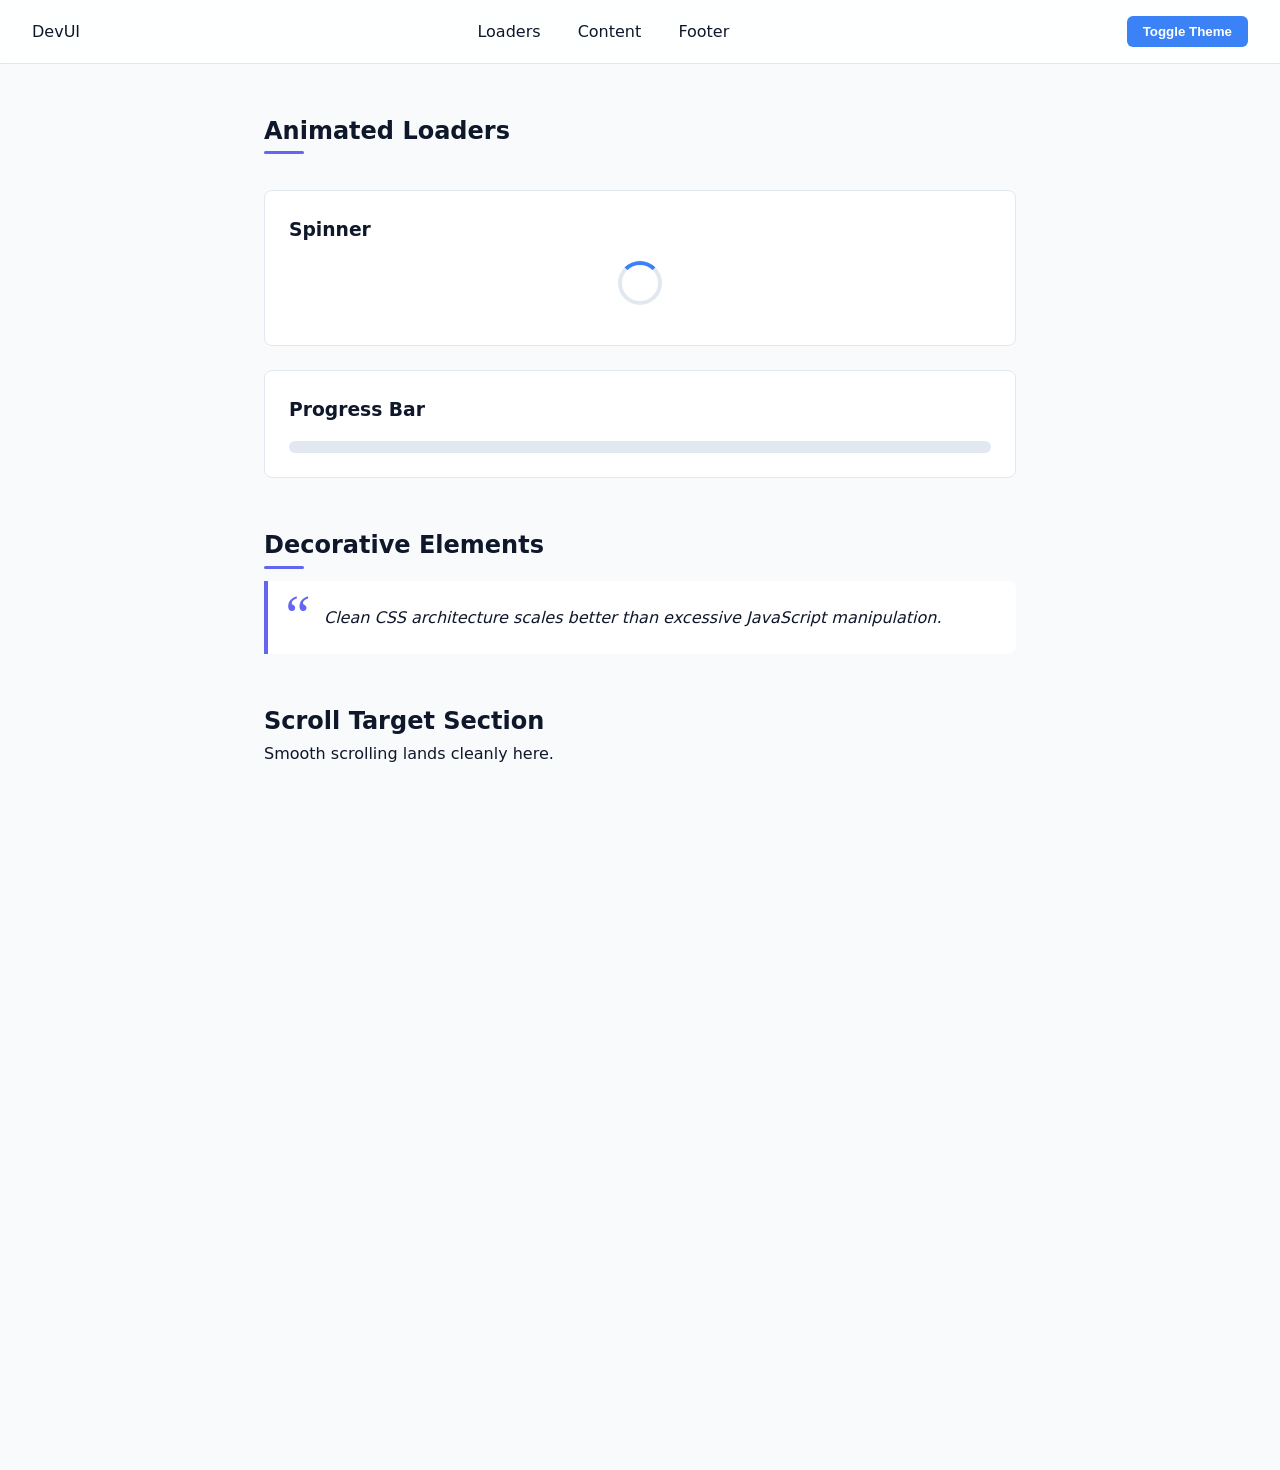
==== index.html @ 849ab5ed "feat: css-advanced week-2-day-1 complete" ====
<!DOCTYPE html>
<html lang="en">
<head>
  <meta charset="UTF-8" />
  <meta name="viewport" content="width=device-width, initial-scale=1.0" />
  <title>Week 2 Day 1 - Advanced CSS</title>
  <link rel="stylesheet" href="advanced_styles.css" />
</head>
<body>

  <!-- Sticky Navigation with Theme Switcher -->
  <header class="sticky-nav">
    <div class="logo">DevUI</div>
    <nav>
      <a href="#spinners">Loaders</a>
      <a href="#content">Content</a>
      <a href="#footer">Footer</a>
    </nav>
    <button id="theme-toggle" class="theme-btn">Toggle Theme</button>
  </header>

  <main>
    <!-- CSS-only Animated Loader & Progress Bar -->
    <section id="spinners" class="section">
      <h2 class="section-title">Animated Loaders</h2>
      
      <div class="card">
        <h3>Spinner</h3>
        <div class="spinner"></div>
      </div>

      <div class="card">
        <h3>Progress Bar</h3>
        <div class="progress-track">
          <div class="progress-bar"></div>
        </div>
      </div>
    </section>

    <!-- Pseudo-elements Section -->
    <section id="content" class="section">
      <h2 class="section-title">Decorative Elements</h2>
      <blockquote class="quote-card">
        Clean CSS architecture scales better than excessive JavaScript manipulation.
      </blockquote>
    </section>

    <section id="footer" class="section spacer">
      <h2>Scroll Target Section</h2>
      <p>Smooth scrolling lands cleanly here.</p>
    </section>
  </main>

  <script>
    const toggleBtn = document.getElementById('theme-toggle');
    toggleBtn.addEventListener('click', () => {
      const current = document.documentElement.getAttribute('data-theme');
      document.documentElement.setAttribute('data-theme', current === 'dark' ? 'light' : 'dark');
    });
  </script>
</body>
</html>
---- advanced_styles.css ----
/* CSS Variables / Theme Switcher */
:root {
  --bg-color: #f8fafc;
  --text-color: #0f172a;
  --card-bg: #ffffff;
  --primary-color: #3b82f6;
  --accent-color: #6366f1;
  --border-color: #e2e8f0;
  --nav-bg: rgba(255, 255, 255, 0.85);
}

[data-theme="dark"] {
  --bg-color: #0f172a;
  --text-color: #f8fafc;
  --card-bg: #1e293b;
  --primary-color: #60a5fa;
  --accent-color: #818cf8;
  --border-color: #334155;
  --nav-bg: rgba(15, 23, 42, 0.85);
}

/* Smooth Scroll */
html {
  scroll-behavior: smooth;
  box-sizing: border-box;
}

*, *::before, *::after {
  box-sizing: inherit;
  margin: 0;
  padding: 0;
}

body {
  background-color: var(--bg-color);
  color: var(--text-color);
  font-family: system-ui, -apple-system, BlinkMacSystemFont, sans-serif;
  line-height: 1.6;
  transition: background-color 0.3s ease, color 0.3s ease;
}

/* Sticky Navigation */
.sticky-nav {
  position: sticky;
  top: 0;
  z-index: 1000;
  display: flex;
  align-items: center;
  justify-content: space-between;
  padding: 1rem 2rem;
  background: var(--nav-bg);
  backdrop-filter: blur(8px);
  border-bottom: 1px solid var(--border-color);
}

.sticky-nav a {
  margin: 0 1rem;
  color: var(--text-color);
  text-decoration: none;
  font-weight: 500;
}

.theme-btn {
  padding: 0.5rem 1rem;
  cursor: pointer;
  background: var(--primary-color);
  color: #fff;
  border: none;
  border-radius: 6px;
  font-weight: 600;
}

/* Sections */
.section {
  max-width: 800px;
  margin: 3rem auto;
  padding: 0 1.5rem;
}

.spacer {
  height: 80vh;
}

.card {
  background: var(--card-bg);
  border: 1px solid var(--border-color);
  border-radius: 8px;
  padding: 1.5rem;
  margin-top: 1.5rem;
}

/* Spinner Animation */
.spinner {
  width: 44px;
  height: 44px;
  border: 4px solid var(--border-color);
  border-top: 4px solid var(--primary-color);
  border-radius: 50%;
  animation: spin 0.9s linear infinite;
  margin: 1rem auto;
}

@keyframes spin {
  from { transform: rotate(0deg); }
  to   { transform: rotate(360deg); }
}

/* Progress Bar Animation */
.progress-track {
  width: 100%;
  height: 12px;
  background-color: var(--border-color);
  border-radius: 999px;
  overflow: hidden;
  margin-top: 1rem;
}

.progress-bar {
  height: 100%;
  width: 0%;
  background: linear-gradient(90deg, var(--primary-color), var(--accent-color));
  animation: fillProgress 3s ease-in-out infinite;
}

@keyframes fillProgress {
  0% { width: 0%; }
  50% { width: 85%; }
  100% { width: 100%; }
}

/* Pseudo-Elements (::after & ::before) */
.section-title {
  position: relative;
  display: inline-block;
  margin-bottom: 1rem;
}

.section-title::after {
  content: "";
  position: absolute;
  left: 0;
  bottom: -4px;
  width: 40px;
  height: 3px;
  background: var(--accent-color);
  border-radius: 2px;
}

.quote-card {
  position: relative;
  background: var(--card-bg);
  border-left: 4px solid var(--accent-color);
  padding: 1.5rem 1.5rem 1.5rem 3.5rem;
  border-radius: 0 8px 8px 0;
  font-style: italic;
}

.quote-card::before {
  content: "“";
  position: absolute;
  top: -10px;
  left: 12px;
  font-size: 3.5rem;
  color: var(--accent-color);
  font-family: Georgia, serif;
}
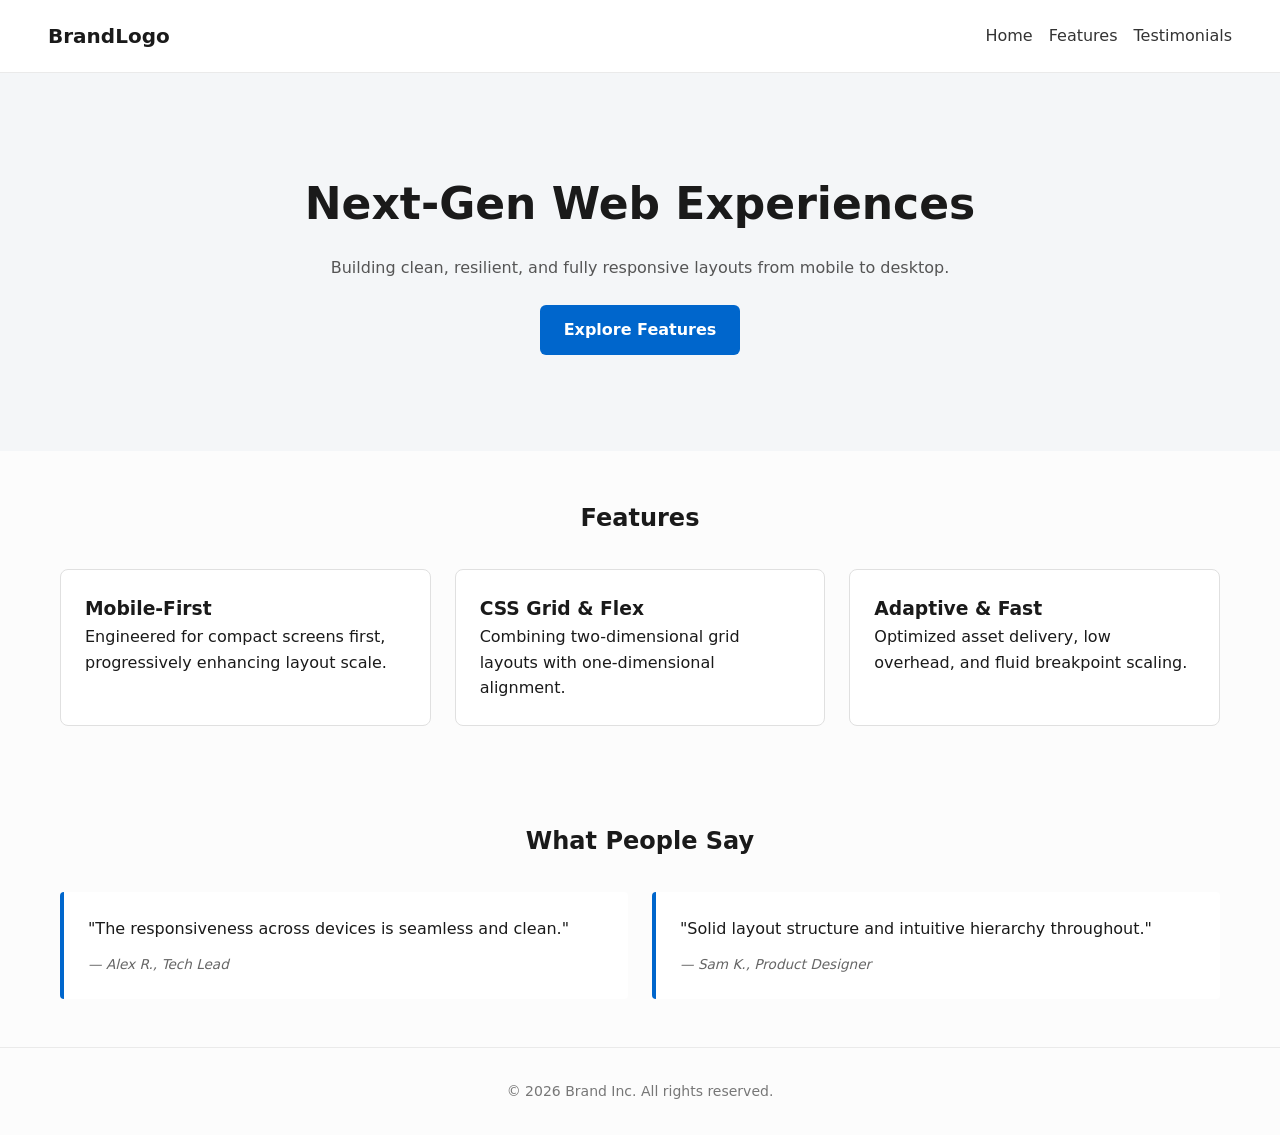
==== commit f251e7df: "feat: responsive-design-advanced week-2-day-2 complete" ====
--- a/index.html
+++ b/index.html
@@ -3,60 +3,70 @@
 <head>
   <meta charset="UTF-8" />
   <meta name="viewport" content="width=device-width, initial-scale=1.0" />
-  <title>Week 2 Day 1 - Advanced CSS</title>
+  <title>Responsive Landing Page</title>
   <link rel="stylesheet" href="advanced_styles.css" />
 </head>
 <body>
 
-  <!-- Sticky Navigation with Theme Switcher -->
-  <header class="sticky-nav">
-    <div class="logo">DevUI</div>
-    <nav>
-      <a href="#spinners">Loaders</a>
-      <a href="#content">Content</a>
-      <a href="#footer">Footer</a>
+  <!-- Navigation (Flexbox) -->
+  <header>
+    <nav class="navbar">
+      <div class="logo">BrandLogo</div>
+      <ul class="nav-links">
+        <li><a href="#hero">Home</a></li>
+        <li><a href="#features">Features</a></li>
+        <li><a href="#testimonials">Testimonials</a></li>
+      </ul>
     </nav>
-    <button id="theme-toggle" class="theme-btn">Toggle Theme</button>
   </header>
 
   <main>
-    <!-- CSS-only Animated Loader & Progress Bar -->
-    <section id="spinners" class="section">
-      <h2 class="section-title">Animated Loaders</h2>
-      
-      <div class="card">
-        <h3>Spinner</h3>
-        <div class="spinner"></div>
-      </div>
+    <!-- 1. Hero Section -->
+    <section id="hero" class="hero">
+      <h1>Next-Gen Web Experiences</h1>
+      <p>Building clean, resilient, and fully responsive layouts from mobile to desktop.</p>
+      <a href="#features" class="btn">Explore Features</a>
+    </section>
 
-      <div class="card">
-        <h3>Progress Bar</h3>
-        <div class="progress-track">
-          <div class="progress-bar"></div>
+    <!-- 2. Features Section (CSS Grid) -->
+    <section id="features" class="features">
+      <h2>Features</h2>
+      <div class="grid-container">
+        <div class="card">
+          <h3>Mobile-First</h3>
+          <p>Engineered for compact screens first, progressively enhancing layout scale.</p>
+        </div>
+        <div class="card">
+          <h3>CSS Grid & Flex</h3>
+          <p>Combining two-dimensional grid layouts with one-dimensional alignment.</p>
+        </div>
+        <div class="card">
+          <h3>Adaptive & Fast</h3>
+          <p>Optimized asset delivery, low overhead, and fluid breakpoint scaling.</p>
         </div>
       </div>
     </section>
 
-    <!-- Pseudo-elements Section -->
-    <section id="content" class="section">
-      <h2 class="section-title">Decorative Elements</h2>
-      <blockquote class="quote-card">
-        Clean CSS architecture scales better than excessive JavaScript manipulation.
-      </blockquote>
-    </section>
-
-    <section id="footer" class="section spacer">
-      <h2>Scroll Target Section</h2>
-      <p>Smooth scrolling lands cleanly here.</p>
+    <!-- 3. Testimonials Section -->
+    <section id="testimonials" class="testimonials">
+      <h2>What People Say</h2>
+      <div class="testimonial-list">
+        <blockquote>
+          <p>"The responsiveness across devices is seamless and clean."</p>
+          <cite>— Alex R., Tech Lead</cite>
+        </blockquote>
+        <blockquote>
+          <p>"Solid layout structure and intuitive hierarchy throughout."</p>
+          <cite>— Sam K., Product Designer</cite>
+        </blockquote>
+      </div>
     </section>
   </main>
 
-  <script>
-    const toggleBtn = document.getElementById('theme-toggle');
-    toggleBtn.addEventListener('click', () => {
-      const current = document.documentElement.getAttribute('data-theme');
-      document.documentElement.setAttribute('data-theme', current === 'dark' ? 'light' : 'dark');
-    });
-  </script>
+  <!-- 4. Footer Section -->
+  <footer class="footer">
+    <p>&copy; 2026 Brand Inc. All rights reserved.</p>
+  </footer>
+
 </body>
 </html>
--- a/advanced_styles.css
+++ b/advanced_styles.css
@@ -1,166 +1,169 @@
-/* CSS Variables / Theme Switcher */
-:root {
-  --bg-color: #f8fafc;
-  --text-color: #0f172a;
-  --card-bg: #ffffff;
-  --primary-color: #3b82f6;
-  --accent-color: #6366f1;
-  --border-color: #e2e8f0;
-  --nav-bg: rgba(255, 255, 255, 0.85);
-}
-
-[data-theme="dark"] {
-  --bg-color: #0f172a;
-  --text-color: #f8fafc;
-  --card-bg: #1e293b;
-  --primary-color: #60a5fa;
-  --accent-color: #818cf8;
-  --border-color: #334155;
-  --nav-bg: rgba(15, 23, 42, 0.85);
-}
-
-/* Smooth Scroll */
-html {
-  scroll-behavior: smooth;
+/* Base Reset */
+* {
+  margin: 0;
+  padding: 0;
   box-sizing: border-box;
 }
 
-*, *::before, *::after {
-  box-sizing: inherit;
-  margin: 0;
-  padding: 0;
+body {
+  font-family: system-ui, -apple-system, BlinkMacSystemFont, "Segoe UI", Roboto, sans-serif;
+  line-height: 1.6;
+  color: #1a1a1a;
+  background-color: #fcfcfc;
 }
 
-body {
-  background-color: var(--bg-color);
-  color: var(--text-color);
-  font-family: system-ui, -apple-system, BlinkMacSystemFont, sans-serif;
-  line-height: 1.6;
-  transition: background-color 0.3s ease, color 0.3s ease;
+/* Mobile-First: Navigation (Flexbox) */
+.navbar {
+  display: flex;
+  justify-content: space-between;
+  align-items: center;
+  padding: 1rem 1.25rem;
+  background: #ffffff;
+  border-bottom: 1px solid #eaeaea;
 }
 
-/* Sticky Navigation */
-.sticky-nav {
-  position: sticky;
-  top: 0;
-  z-index: 1000;
-  display: flex;
-  align-items: center;
-  justify-content: space-between;
-  padding: 1rem 2rem;
-  background: var(--nav-bg);
-  backdrop-filter: blur(8px);
-  border-bottom: 1px solid var(--border-color);
+.logo {
+  font-weight: 700;
+  font-size: 1.25rem;
 }
 
-.sticky-nav a {
-  margin: 0 1rem;
-  color: var(--text-color);
+.nav-links {
+  display: flex;
+  list-style: none;
+  gap: 1rem;
+}
+
+.nav-links a {
   text-decoration: none;
+  color: #333;
   font-weight: 500;
 }
 
-.theme-btn {
-  padding: 0.5rem 1rem;
-  cursor: pointer;
-  background: var(--primary-color);
+/* 1. Hero */
+.hero {
+  padding: 4rem 1.25rem;
+  text-align: center;
+  background: #f4f6f8;
+}
+
+.hero h1 {
+  font-size: 2rem;
+  margin-bottom: 1rem;
+}
+
+.hero p {
+  font-size: 1rem;
+  color: #555;
+  margin-bottom: 1.5rem;
+}
+
+.btn {
+  display: inline-block;
+  padding: 0.75rem 1.5rem;
+  background-color: #0066cc;
   color: #fff;
-  border: none;
   border-radius: 6px;
+  text-decoration: none;
   font-weight: 600;
 }
 
-/* Sections */
-.section {
-  max-width: 800px;
-  margin: 3rem auto;
-  padding: 0 1.5rem;
+/* Common Section Layout */
+.features, .testimonials {
+  padding: 3rem 1.25rem;
+  max-width: 1200px;
+  margin: 0 auto;
 }
 
-.spacer {
-  height: 80vh;
+.features h2, .testimonials h2 {
+  text-align: center;
+  margin-bottom: 2rem;
+}
+
+/* 2. Features (CSS Grid - 1 column default for mobile) */
+.grid-container {
+  display: grid;
+  grid-template-columns: 1fr;
+  gap: 1.5rem;
 }
 
 .card {
-  background: var(--card-bg);
-  border: 1px solid var(--border-color);
+  background: #ffffff;
+  padding: 1.5rem;
   border-radius: 8px;
-  padding: 1.5rem;
-  margin-top: 1.5rem;
+  border: 1px solid #e0e0e0;
 }
 
-/* Spinner Animation */
-.spinner {
-  width: 44px;
-  height: 44px;
-  border: 4px solid var(--border-color);
-  border-top: 4px solid var(--primary-color);
-  border-radius: 50%;
-  animation: spin 0.9s linear infinite;
-  margin: 1rem auto;
+/* 3. Testimonials (Flexbox - column default for mobile) */
+.testimonial-list {
+  display: flex;
+  flex-direction: column;
+  gap: 1.5rem;
 }
 
-@keyframes spin {
-  from { transform: rotate(0deg); }
-  to   { transform: rotate(360deg); }
+blockquote {
+  background: #ffffff;
+  padding: 1.5rem;
+  border-left: 4px solid #0066cc;
+  border-radius: 4px;
 }
 
-/* Progress Bar Animation */
-.progress-track {
-  width: 100%;
-  height: 12px;
-  background-color: var(--border-color);
-  border-radius: 999px;
-  overflow: hidden;
-  margin-top: 1rem;
+blockquote cite {
+  display: block;
+  margin-top: 0.75rem;
+  font-size: 0.85rem;
+  color: #666;
 }
 
-.progress-bar {
-  height: 100%;
-  width: 0%;
-  background: linear-gradient(90deg, var(--primary-color), var(--accent-color));
-  animation: fillProgress 3s ease-in-out infinite;
+/* 4. Footer */
+.footer {
+  text-align: center;
+  padding: 2rem 1.25rem;
+  border-top: 1px solid #eaeaea;
+  font-size: 0.875rem;
+  color: #777;
 }
 
-@keyframes fillProgress {
-  0% { width: 0%; }
-  50% { width: 85%; }
-  100% { width: 100%; }
+/* Tablet Breakpoint (768px) */
+@media (min-width: 768px) {
+  .hero h1 {
+    font-size: 2.75rem;
+  }
+
+  .grid-container {
+    grid-template-columns: repeat(2, 1fr);
+  }
+
+  .testimonial-list {
+    flex-direction: row;
+  }
+
+  .testimonial-list blockquote {
+    flex: 1;
+  }
 }
 
-/* Pseudo-Elements (::after & ::before) */
-.section-title {
-  position: relative;
-  display: inline-block;
-  margin-bottom: 1rem;
+/* Desktop Breakpoint (1024px) */
+@media (min-width: 1024px) {
+  .hero {
+    padding: 6rem 2rem;
+  }
+
+  .grid-container {
+    grid-template-columns: repeat(3, 1fr);
+  }
+
+  .navbar {
+    padding: 1.25rem 3rem;
+  }
 }
 
-.section-title::after {
-  content: "";
-  position: absolute;
-  left: 0;
-  bottom: -4px;
-  width: 40px;
-  height: 3px;
-  background: var(--accent-color);
-  border-radius: 2px;
-}
+/* Large Desktop Breakpoint (1440px) */
+@media (min-width: 1440px) {
+  body {
+    font-size: 1.125rem;
+  }
 
-.quote-card {
-  position: relative;
-  background: var(--card-bg);
-  border-left: 4px solid var(--accent-color);
-  padding: 1.5rem 1.5rem 1.5rem 3.5rem;
-  border-radius: 0 8px 8px 0;
-  font-style: italic;
-}
-
-.quote-card::before {
-  content: "“";
-  position: absolute;
-  top: -10px;
-  left: 12px;
-  font-size: 3.5rem;
-  color: var(--accent-color);
-  font-family: Georgia, serif;
+  .features, .testimonials {
+    max-width: 1400px;
+  }
 }
